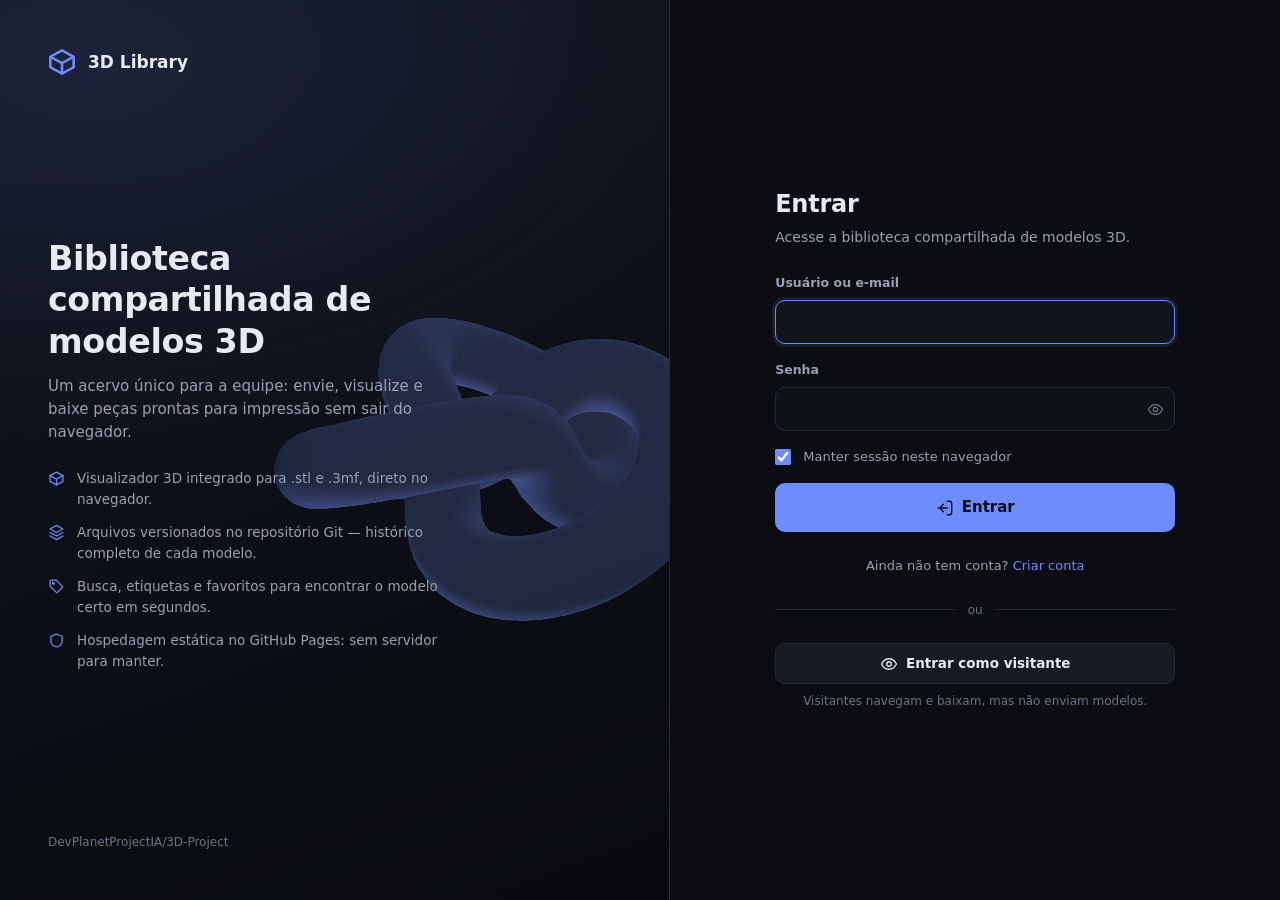
==== index.html @ 6984be3f "feat: biblioteca compartilhada de modelos 3D em site estatico Site estatico servido pelo GitHub Page" ====
<!DOCTYPE html>
<html lang="pt-BR" data-theme="dark">
<head>
<meta charset="utf-8">
<meta name="viewport" content="width=device-width, initial-scale=1, viewport-fit=cover">
<title>3D Library — Biblioteca compartilhada de modelos</title>
<meta name="description" content="Biblioteca compartilhada de modelos 3D (.stl / .3mf) com visualizador integrado.">
<meta name="color-scheme" content="dark light">
<link rel="icon" href="data:image/svg+xml,%3Csvg xmlns='http://www.w3.org/2000/svg' viewBox='0 0 32 32'%3E%3Cpath d='M16 2 29 9.5v13L16 30 3 22.5v-13z' fill='none' stroke='%236d8cff' stroke-width='2.5' stroke-linejoin='round'/%3E%3Cpath d='M3 9.5 16 17l13-7.5M16 17v13' fill='none' stroke='%236d8cff' stroke-width='2.5' stroke-linejoin='round'/%3E%3C/svg%3E">
<link rel="stylesheet" href="./assets/css/styles.css">
</head>
<body>
<div id="boot" class="boot">
  <div class="boot__mark" aria-hidden="true">
    <svg viewBox="0 0 32 32"><path d="M16 2 29 9.5v13L16 30 3 22.5v-13z"/><path d="M3 9.5 16 17l13-7.5M16 17v13"/></svg>
  </div>
  <p class="boot__text">Carregando biblioteca…</p>
  <noscript><p class="boot__text">Este aplicativo requer JavaScript habilitado.</p></noscript>
</div>

<div id="app" hidden></div>

<div id="toasts" class="toasts" role="status" aria-live="polite"></div>
<div id="modal-root"></div>

<script type="module" src="./assets/js/app.js"></script>
<script nomodule>
  document.getElementById('boot').innerHTML =
    '<p class="boot__text">Seu navegador não suporta módulos JavaScript. Atualize para uma versão recente do Chrome, Firefox, Edge ou Safari.</p>';
</script>
</body>
</html>
---- assets/css/styles.css ----
/* =========================================================================
   3D Library — folha de estilo única
   ========================================================================= */

/* ---------- Tokens ---------- */
:root {
  --font-sans: ui-sans-serif, system-ui, -apple-system, "Segoe UI", Roboto, "Helvetica Neue", Arial, sans-serif;
  --font-mono: ui-monospace, "SF Mono", "Cascadia Mono", Menlo, Consolas, monospace;

  --radius-sm: 6px;
  --radius: 10px;
  --radius-lg: 16px;
  --radius-pill: 999px;

  --space-1: 4px;  --space-2: 8px;  --space-3: 12px; --space-4: 16px;
  --space-5: 24px; --space-6: 32px; --space-7: 48px; --space-8: 64px;

  --ease: cubic-bezier(.4, 0, .2, 1);
  --dur: 160ms;

  --header-h: 60px;
  --sidebar-w: 236px;
  --content-max: 1480px;
}

html[data-theme="dark"] {
  --bg:            #0b0d12;
  --bg-elevated:   #11141b;
  --surface:       #161a23;
  --surface-hover: #1c212c;
  --surface-sunken:#0e1116;
  --border:        #242a36;
  --border-strong: #333b4b;

  --text:          #e7eaf0;
  --text-muted:    #98a1b2;
  --text-faint:    #6b7485;

  --accent:        #6d8cff;
  --accent-hover:  #829dff;
  --accent-soft:   #6d8cff1f;
  --accent-text:   #0b0d12;

  --success:       #46c88a;
  --success-soft:  #46c88a1f;
  --warning:       #e8b341;
  --warning-soft:  #e8b3411f;
  --danger:        #f26b6b;
  --danger-soft:   #f26b6b1f;

  --shadow-sm: 0 1px 2px #0006;
  --shadow:    0 4px 16px -4px #0009;
  --shadow-lg: 0 24px 60px -12px #000c;

  --viewer-bg-1: #11151e;
  --viewer-bg-2: #080a0e;
  --grid-line: #ffffff0a;
}

html[data-theme="light"] {
  --bg:            #f6f7f9;
  --bg-elevated:   #ffffff;
  --surface:       #ffffff;
  --surface-hover: #f1f3f7;
  --surface-sunken:#eceff4;
  --border:        #e1e5ec;
  --border-strong: #ccd2dd;

  --text:          #121620;
  --text-muted:    #5c6578;
  --text-faint:    #8b94a6;

  --accent:        #3558e0;
  --accent-hover:  #2b49c4;
  --accent-soft:   #3558e014;
  --accent-text:   #ffffff;

  --success:       #16885a;
  --success-soft:  #16885a14;
  --warning:       #a06a06;
  --warning-soft:  #a06a0614;
  --danger:        #c73b3b;
  --danger-soft:   #c73b3b14;

  --shadow-sm: 0 1px 2px #0f172a14;
  --shadow:    0 4px 16px -4px #0f172a1f;
  --shadow-lg: 0 24px 60px -12px #0f172a33;

  --viewer-bg-1: #eef1f6;
  --viewer-bg-2: #dfe4ec;
  --grid-line: #0000000d;
}

/* ---------- Reset ---------- */
*, *::before, *::after { box-sizing: border-box; }
* { margin: 0; }

html, body { height: 100%; }

body {
  font-family: var(--font-sans);
  font-size: 14px;
  line-height: 1.55;
  color: var(--text);
  background: var(--bg);
  -webkit-font-smoothing: antialiased;
  text-rendering: optimizeLegibility;
  overflow-wrap: break-word;
}

img, svg, canvas { display: block; max-width: 100%; }
button, input, select, textarea { font: inherit; color: inherit; }
a { color: var(--accent); text-decoration: none; }
a:hover { text-decoration: underline; }
h1, h2, h3, h4 { line-height: 1.25; font-weight: 650; letter-spacing: -.011em; }
ul, ol { padding: 0; list-style: none; }

:focus-visible {
  outline: 2px solid var(--accent);
  outline-offset: 2px;
  border-radius: var(--radius-sm);
}

::selection { background: var(--accent-soft); }

.sr-only {
  position: absolute; width: 1px; height: 1px; padding: 0;
  overflow: hidden; clip: rect(0 0 0 0); white-space: nowrap; border: 0;
}

/* ---------- Boot splash ---------- */
.boot {
  position: fixed; inset: 0; z-index: 100;
  display: grid; place-content: center; justify-items: center; gap: var(--space-4);
  background: var(--bg);
}
.boot__mark svg {
  width: 48px; height: 48px; fill: none;
  stroke: var(--accent); stroke-width: 2.2; stroke-linejoin: round;
  animation: boot-pulse 1.4s var(--ease) infinite;
}
.boot__text { color: var(--text-muted); font-size: 13px; }
@keyframes boot-pulse { 0%,100% { opacity: .35; transform: scale(.96); } 50% { opacity: 1; transform: scale(1); } }

/* =========================================================================
   Auth (login / cadastro)
   ========================================================================= */
.auth {
  min-height: 100vh;
  min-height: 100dvh;
  display: grid;
  grid-template-columns: 1fr;
}
@media (min-width: 900px) { .auth { grid-template-columns: 1.1fr 1fr; } }

.auth__aside {
  display: none;
  position: relative;
  overflow: hidden;
  padding: var(--space-7);
  background:
    radial-gradient(1100px 620px at 15% 8%, var(--accent-soft), transparent 62%),
    linear-gradient(160deg, var(--viewer-bg-1), var(--viewer-bg-2));
  border-right: 1px solid var(--border);
}
@media (min-width: 900px) { .auth__aside { display: flex; flex-direction: column; justify-content: space-between; } }

/* A ilustração é plano de fundo: recuada para a direita e atenuada, para não
   competir com o texto nem reduzir seu contraste. */
.auth__aside canvas {
  position: absolute; top: 0; bottom: 0; right: -14%; left: 22%;
  width: auto; height: 100%;
  opacity: .5;
  mask-image: radial-gradient(70% 70% at 55% 50%, #000 42%, transparent 100%);
}
.auth__aside > * { position: relative; z-index: 1; }

.auth__brand { display: flex; align-items: center; gap: var(--space-3); font-size: 17px; font-weight: 700; }
.auth__brand svg { width: 28px; height: 28px; fill: none; stroke: var(--accent); stroke-width: 2.2; stroke-linejoin: round; }

.auth__pitch { max-width: 44ch; }
.auth__pitch h2 { font-size: clamp(24px, 2.6vw, 34px); margin-bottom: var(--space-3); }
.auth__pitch p { color: var(--text-muted); font-size: 15px; }
.auth__features { display: grid; gap: var(--space-3); margin-top: var(--space-5); }
.auth__features li { display: flex; gap: var(--space-3); align-items: flex-start; color: var(--text-muted); font-size: 13.5px; }
.auth__features .ico { color: var(--accent); flex: none; margin-top: 2px; }

.auth__main {
  display: grid; place-items: center;
  padding: var(--space-5);
  background: var(--bg);
}
.auth__card { width: 100%; max-width: 400px; }
.auth__card > header { margin-bottom: var(--space-5); }
.auth__card h1 { font-size: 24px; margin-bottom: var(--space-2); }
.auth__card header p { color: var(--text-muted); }

.auth__mobile-brand {
  display: flex; align-items: center; gap: var(--space-2);
  margin-bottom: var(--space-6); font-weight: 700; font-size: 16px;
}
.auth__mobile-brand svg { width: 24px; height: 24px; fill: none; stroke: var(--accent); stroke-width: 2.2; stroke-linejoin: round; }
@media (min-width: 900px) { .auth__mobile-brand { display: none; } }

.auth__switch { margin-top: var(--space-5); text-align: center; color: var(--text-muted); font-size: 13px; }
.auth__divider {
  display: flex; align-items: center; gap: var(--space-3);
  margin: var(--space-5) 0; color: var(--text-faint); font-size: 12px;
}
.auth__divider::before, .auth__divider::after {
  content: ''; flex: 1; height: 1px; background: var(--border);
}

/* ---------- Form ---------- */
.form { display: grid; gap: var(--space-4); }
.field { display: grid; gap: var(--space-2); }
.field > label { font-size: 12.5px; font-weight: 600; color: var(--text-muted); }
.field__hint { font-size: 12px; color: var(--text-faint); }
.field__error { font-size: 12px; color: var(--danger); }
.field--invalid .input, .field--invalid .select, .field--invalid .textarea { border-color: var(--danger); }

.input, .select, .textarea {
  width: 100%;
  padding: 10px 12px;
  background: var(--surface-sunken);
  border: 1px solid var(--border);
  border-radius: var(--radius);
  color: var(--text);
  transition: border-color var(--dur) var(--ease), background var(--dur) var(--ease);
}
.input::placeholder, .textarea::placeholder { color: var(--text-faint); }
.input:hover, .select:hover, .textarea:hover { border-color: var(--border-strong); }
.input:focus, .select:focus, .textarea:focus {
  outline: none; border-color: var(--accent);
  background: var(--bg-elevated);
  box-shadow: 0 0 0 3px var(--accent-soft);
}
.textarea { resize: vertical; min-height: 88px; line-height: 1.5; }
.select { appearance: none; padding-right: 34px;
  background-image: linear-gradient(45deg, transparent 50%, var(--text-muted) 50%), linear-gradient(135deg, var(--text-muted) 50%, transparent 50%);
  background-position: calc(100% - 17px) 50%, calc(100% - 12px) 50%;
  background-size: 5px 5px, 5px 5px; background-repeat: no-repeat;
}

.input-group { position: relative; display: flex; }
.input-group .input { padding-right: 42px; }
.input-group__btn {
  position: absolute; right: 4px; top: 50%; transform: translateY(-50%);
  display: grid; place-items: center; width: 32px; height: 32px;
  background: none; border: 0; border-radius: var(--radius-sm);
  color: var(--text-faint); cursor: pointer;
}
.input-group__btn:hover { color: var(--text); background: var(--surface-hover); }

.meter { display: grid; gap: 5px; }
.meter__track { display: flex; gap: 3px; }
.meter__seg { flex: 1; height: 3px; border-radius: 2px; background: var(--border); transition: background var(--dur) var(--ease); }
.meter__seg.is-on { background: var(--level, var(--accent)); }
.meter__label { font-size: 11.5px; color: var(--text-faint); }

.check { display: flex; gap: var(--space-3); align-items: flex-start; cursor: pointer; font-size: 13px; color: var(--text-muted); }
.check input { flex: none; width: 16px; height: 16px; margin-top: 2px; accent-color: var(--accent); cursor: pointer; }

/* ---------- Buttons ---------- */
.btn {
  --btn-bg: var(--surface);
  --btn-fg: var(--text);
  --btn-bd: var(--border);
  display: inline-flex; align-items: center; justify-content: center; gap: var(--space-2);
  padding: 9px 15px; min-height: 38px;
  font-size: 13.5px; font-weight: 600; white-space: nowrap;
  color: var(--btn-fg); background: var(--btn-bg);
  border: 1px solid var(--btn-bd); border-radius: var(--radius);
  cursor: pointer; text-decoration: none;
  transition: background var(--dur) var(--ease), border-color var(--dur) var(--ease), transform var(--dur) var(--ease), opacity var(--dur) var(--ease);
}
.btn:hover { text-decoration: none; background: var(--surface-hover); }
.btn:active { transform: translateY(1px); }
.btn[disabled], .btn[aria-disabled="true"] { opacity: .5; pointer-events: none; }

.btn--primary { --btn-bg: var(--accent); --btn-fg: var(--accent-text); --btn-bd: transparent; }
.btn--primary:hover { background: var(--accent-hover); }
.btn--ghost { --btn-bg: transparent; --btn-bd: transparent; --btn-fg: var(--text-muted); }
.btn--ghost:hover { --btn-fg: var(--text); }
.btn--danger { --btn-bg: var(--danger-soft); --btn-fg: var(--danger); --btn-bd: transparent; }
.btn--danger:hover { background: var(--danger-soft); --btn-fg: var(--danger); }
.btn--block { width: 100%; }
.btn--sm { padding: 5px 10px; min-height: 30px; font-size: 12.5px; }
.btn--icon { padding: 0; width: 36px; min-height: 36px; }
.btn--lg { padding: 12px 20px; min-height: 44px; font-size: 15px; }

.btn.is-loading { pointer-events: none; color: transparent; position: relative; }
.btn.is-loading::after {
  content: ''; position: absolute; width: 15px; height: 15px;
  border: 2px solid currentColor; border-top-color: transparent; border-radius: 50%;
  color: var(--btn-fg); animation: spin .7s linear infinite;
}
@keyframes spin { to { transform: rotate(360deg); } }

.btn-row { display: flex; flex-wrap: wrap; gap: var(--space-2); }

/* =========================================================================
   Shell da aplicação
   ========================================================================= */
.shell { min-height: 100vh; min-height: 100dvh; display: flex; flex-direction: column; }

.topbar {
  position: sticky; top: 0; z-index: 30;
  display: flex; align-items: center; gap: var(--space-3);
  height: var(--header-h); padding: 0 var(--space-4);
  background: color-mix(in srgb, var(--bg-elevated) 88%, transparent);
  backdrop-filter: blur(12px);
  border-bottom: 1px solid var(--border);
}
.topbar__brand { display: flex; align-items: center; gap: var(--space-2); font-weight: 700; font-size: 15px; color: var(--text); }
.topbar__brand:hover { text-decoration: none; }
.topbar__brand svg { width: 24px; height: 24px; flex: none; fill: none; stroke: var(--accent); stroke-width: 2.2; stroke-linejoin: round; }
.topbar__brand span { display: none; }
@media (min-width: 560px) { .topbar__brand span { display: inline; } }

.topbar__search { flex: 1; max-width: 520px; margin-inline: auto; position: relative; }
.topbar__search .ico {
  position: absolute; left: 11px; top: 50%; transform: translateY(-50%);
  color: var(--text-faint); pointer-events: none;
}
.topbar__search .input { padding-left: 34px; padding-right: 54px; }
.topbar__search kbd {
  position: absolute; right: 9px; top: 50%; transform: translateY(-50%);
  padding: 2px 6px; font-family: var(--font-mono); font-size: 10.5px;
  color: var(--text-faint); background: var(--surface); border: 1px solid var(--border);
  border-radius: var(--radius-sm); pointer-events: none;
}
@media (max-width: 700px) { .topbar__search kbd { display: none; } }

.topbar__actions { display: flex; align-items: center; gap: var(--space-2); margin-left: auto; }

.topbar__burger { display: grid; }
@media (min-width: 900px) { .topbar__burger { display: none; } }

.avatar {
  display: grid; place-items: center; flex: none;
  width: 32px; height: 32px; border-radius: 50%;
  font-size: 12.5px; font-weight: 700; color: #fff;
  background: var(--av, var(--accent));
  user-select: none;
}
.avatar--lg { width: 60px; height: 60px; font-size: 22px; }
.avatar--sm { width: 24px; height: 24px; font-size: 10.5px; }

/* ---------- Menu ---------- */
.menu-wrap { position: relative; }
.menu {
  position: absolute; right: 0; top: calc(100% + 8px); z-index: 40;
  min-width: 226px; padding: var(--space-2);
  background: var(--bg-elevated); border: 1px solid var(--border);
  border-radius: var(--radius); box-shadow: var(--shadow-lg);
  animation: menu-in var(--dur) var(--ease);
}
@keyframes menu-in { from { opacity: 0; transform: translateY(-4px); } }
.menu__head { padding: var(--space-2) var(--space-3) var(--space-3); border-bottom: 1px solid var(--border); margin-bottom: var(--space-2); }
.menu__head strong { display: block; font-size: 13.5px; }
.menu__head small { color: var(--text-faint); font-size: 12px; }
.menu__item {
  display: flex; align-items: center; gap: var(--space-3); width: 100%;
  padding: 8px var(--space-3); border: 0; border-radius: var(--radius-sm);
  background: none; color: var(--text); font-size: 13.5px; text-align: left; cursor: pointer;
}
.menu__item:hover { background: var(--surface-hover); text-decoration: none; }
.menu__item .ico { color: var(--text-faint); flex: none; }
.menu__item--danger { color: var(--danger); }
.menu__item--danger .ico { color: var(--danger); }
.menu__sep { height: 1px; margin: var(--space-2) 0; background: var(--border); }

/* ---------- Layout corpo ---------- */
.body { flex: 1; display: flex; width: 100%; max-width: var(--content-max); margin-inline: auto; }

.sidebar {
  flex: none; width: var(--sidebar-w);
  padding: var(--space-5) var(--space-3);
  border-right: 1px solid var(--border);
}
@media (max-width: 899px) {
  .sidebar {
    position: fixed; inset: var(--header-h) auto 0 0; z-index: 35;
    width: 272px; background: var(--bg-elevated);
    transform: translateX(-100%); transition: transform var(--dur) var(--ease);
    overflow-y: auto; box-shadow: var(--shadow-lg);
  }
  .sidebar.is-open { transform: none; }
  .scrim { position: fixed; inset: var(--header-h) 0 0; z-index: 34; background: #0009; }
}
@media (min-width: 900px) { .scrim { display: none; } }

.nav { display: grid; gap: 2px; }
.nav__label {
  padding: var(--space-4) var(--space-3) var(--space-2);
  font-size: 11px; font-weight: 700; letter-spacing: .07em; text-transform: uppercase;
  color: var(--text-faint);
}
.nav__item {
  display: flex; align-items: center; gap: var(--space-3);
  padding: 8px var(--space-3); border-radius: var(--radius);
  color: var(--text-muted); font-size: 13.5px; font-weight: 500;
}
.nav__item:hover { background: var(--surface-hover); color: var(--text); text-decoration: none; }
.nav__item.is-active { background: var(--accent-soft); color: var(--accent); font-weight: 650; }
.nav__item .ico { flex: none; }
.nav__item .count { margin-left: auto; font-size: 11.5px; color: var(--text-faint); font-variant-numeric: tabular-nums; }

.tag-cloud { display: flex; flex-wrap: wrap; gap: 5px; padding: 0 var(--space-3); }

.main { flex: 1; min-width: 0; padding: var(--space-5) var(--space-4) var(--space-8); }

/* ---------- Page header ---------- */
.page-head {
  display: flex; flex-wrap: wrap; align-items: flex-end; gap: var(--space-4);
  margin-bottom: var(--space-5);
}
.page-head__text { flex: 1; min-width: 220px; }
.page-head h1 { font-size: 22px; }
.page-head p { color: var(--text-muted); font-size: 13.5px; margin-top: 3px; }

.toolbar { display: flex; flex-wrap: wrap; gap: var(--space-2); align-items: center; margin-bottom: var(--space-4); }
.toolbar__spacer { flex: 1; }

.chip {
  display: inline-flex; align-items: center; gap: 5px;
  padding: 3px 9px; border-radius: var(--radius-pill);
  background: var(--surface); border: 1px solid var(--border);
  color: var(--text-muted); font-size: 11.5px; font-weight: 600;
  cursor: pointer; text-decoration: none;
}
.chip:hover { background: var(--surface-hover); color: var(--text); text-decoration: none; }
.chip.is-active { background: var(--accent-soft); border-color: transparent; color: var(--accent); }
.chip--static { cursor: default; }
.chip--static:hover { background: var(--surface); color: var(--text-muted); }

.segmented { display: inline-flex; padding: 2px; background: var(--surface-sunken); border: 1px solid var(--border); border-radius: var(--radius); }
.segmented button {
  padding: 5px 11px; border: 0; border-radius: 7px; background: none;
  color: var(--text-muted); font-size: 12.5px; font-weight: 600; cursor: pointer;
}
.segmented button.is-active { background: var(--bg-elevated); color: var(--text); box-shadow: var(--shadow-sm); }

/* ---------- Grid de modelos ---------- */
.grid {
  display: grid; gap: var(--space-4);
  grid-template-columns: repeat(auto-fill, minmax(236px, 1fr));
}
.grid--list { grid-template-columns: 1fr; gap: var(--space-2); }

.card {
  display: flex; flex-direction: column; overflow: hidden;
  background: var(--surface); border: 1px solid var(--border);
  border-radius: var(--radius-lg); color: var(--text);
  transition: border-color var(--dur) var(--ease), transform var(--dur) var(--ease), box-shadow var(--dur) var(--ease);
}
.card:hover { text-decoration: none; border-color: var(--border-strong); transform: translateY(-2px); box-shadow: var(--shadow); }

.card__media {
  position: relative; aspect-ratio: 4 / 3;
  background: linear-gradient(160deg, var(--viewer-bg-1), var(--viewer-bg-2));
  display: grid; place-items: center; overflow: hidden;
}
.card__media img { width: 100%; height: 100%; object-fit: contain; }
.card__media .placeholder { color: var(--text-faint); opacity: .45; }
.card__badge {
  position: absolute; top: var(--space-2); left: var(--space-2);
  padding: 2px 7px; border-radius: var(--radius-sm);
  background: #000000a8; color: #fff; backdrop-filter: blur(4px);
  font-family: var(--font-mono); font-size: 10px; font-weight: 700; letter-spacing: .05em; text-transform: uppercase;
}
.card__fav {
  position: absolute; top: var(--space-2); right: var(--space-2);
  display: grid; place-items: center; width: 28px; height: 28px;
  border: 0; border-radius: 50%; background: #000000a8; backdrop-filter: blur(4px);
  color: #fff; cursor: pointer; opacity: 0; transition: opacity var(--dur) var(--ease);
}
.card:hover .card__fav, .card__fav.is-on { opacity: 1; }
.card__fav.is-on { color: var(--warning); }

.card__body { display: grid; gap: var(--space-2); padding: var(--space-3) var(--space-4) var(--space-4); }
.card__title { font-size: 14px; font-weight: 650; overflow: hidden; text-overflow: ellipsis; white-space: nowrap; }
.card__meta { display: flex; flex-wrap: wrap; gap: var(--space-1) var(--space-3); color: var(--text-faint); font-size: 11.5px; }
.card__meta span { display: inline-flex; align-items: center; gap: 4px; }
.card__tags { display: flex; flex-wrap: wrap; gap: 4px; }

.row {
  display: flex; align-items: center; gap: var(--space-4);
  padding: var(--space-3); background: var(--surface);
  border: 1px solid var(--border); border-radius: var(--radius); color: var(--text);
}
.row:hover { text-decoration: none; background: var(--surface-hover); }
.row__thumb {
  flex: none; width: 64px; height: 48px; border-radius: var(--radius-sm); overflow: hidden;
  background: linear-gradient(160deg, var(--viewer-bg-1), var(--viewer-bg-2));
  display: grid; place-items: center;
}
.row__thumb img { width: 100%; height: 100%; object-fit: contain; }
.row__main { flex: 1; min-width: 0; }
.row__title { font-weight: 650; overflow: hidden; text-overflow: ellipsis; white-space: nowrap; }
.row__sub { color: var(--text-faint); font-size: 12px; }

/* ---------- Estados ---------- */
.empty {
  display: grid; place-items: center; gap: var(--space-4);
  padding: var(--space-8) var(--space-4); text-align: center;
  border: 1px dashed var(--border); border-radius: var(--radius-lg);
}
.empty .ico { color: var(--text-faint); opacity: .5; }
.empty h3 { font-size: 16px; }
.empty p { color: var(--text-muted); max-width: 46ch; font-size: 13.5px; }

.skeleton { background: var(--surface); border: 1px solid var(--border); border-radius: var(--radius-lg); overflow: hidden; }
.skeleton__media { aspect-ratio: 4/3; background: var(--surface-hover); }
.skeleton__line { height: 11px; margin: var(--space-3) var(--space-4); border-radius: var(--radius-sm); background: var(--surface-hover); }
.skeleton__line:last-child { width: 55%; margin-bottom: var(--space-4); }
.skeleton { animation: pulse 1.5s var(--ease) infinite; }
@keyframes pulse { 50% { opacity: .55; } }

.banner {
  display: flex; gap: var(--space-3); align-items: flex-start;
  padding: var(--space-3) var(--space-4); margin-bottom: var(--space-4);
  border: 1px solid var(--border); border-radius: var(--radius);
  background: var(--surface); font-size: 13px; color: var(--text-muted);
}
.banner .ico { flex: none; margin-top: 2px; }
.banner strong { color: var(--text); }
.banner--warn { background: var(--warning-soft); border-color: transparent; }
.banner--warn .ico { color: var(--warning); }
.banner--info { background: var(--accent-soft); border-color: transparent; }
.banner--info .ico { color: var(--accent); }
.banner--danger { background: var(--danger-soft); border-color: transparent; }
.banner--danger .ico { color: var(--danger); }
.banner__actions { margin-left: auto; display: flex; gap: var(--space-2); flex: none; }

/* =========================================================================
   Detalhe do modelo
   ========================================================================= */
.detail { display: grid; gap: var(--space-5); }
@media (min-width: 1040px) { .detail { grid-template-columns: minmax(0, 1fr) 340px; align-items: start; } }

.viewer {
  position: relative; overflow: hidden;
  aspect-ratio: 4 / 3;
  background: linear-gradient(160deg, var(--viewer-bg-1), var(--viewer-bg-2));
  border: 1px solid var(--border); border-radius: var(--radius-lg);
}
.viewer--tall { aspect-ratio: auto; height: min(68vh, 680px); }
.viewer canvas { width: 100%; height: 100%; touch-action: none; cursor: grab; }
.viewer canvas:active { cursor: grabbing; }

.viewer__overlay {
  position: absolute; inset: 0; display: grid; place-items: center; gap: var(--space-3);
  background: #00000055; backdrop-filter: blur(2px); color: var(--text); font-size: 13px;
  text-align: center; padding: var(--space-4);
}
.viewer__bar {
  position: absolute; left: var(--space-3); bottom: var(--space-3);
  display: flex; flex-wrap: wrap; gap: var(--space-1); padding: var(--space-1);
  background: color-mix(in srgb, var(--bg-elevated) 82%, transparent);
  backdrop-filter: blur(10px);
  border: 1px solid var(--border); border-radius: var(--radius);
}
.viewer__bar button {
  display: grid; place-items: center; width: 30px; height: 30px;
  border: 0; border-radius: var(--radius-sm); background: none;
  color: var(--text-muted); cursor: pointer;
}
.viewer__bar button:hover { background: var(--surface-hover); color: var(--text); }
.viewer__bar button.is-active { background: var(--accent-soft); color: var(--accent); }
.viewer__stats {
  position: absolute; right: var(--space-3); top: var(--space-3);
  padding: 5px 9px; border-radius: var(--radius-sm);
  background: color-mix(in srgb, var(--bg-elevated) 82%, transparent);
  backdrop-filter: blur(10px); border: 1px solid var(--border);
  font-family: var(--font-mono); font-size: 10.5px; color: var(--text-muted);
  display: grid; gap: 1px; text-align: right;
}
.progress { width: min(260px, 70%); height: 4px; border-radius: 2px; background: var(--border); overflow: hidden; }
.progress > i { display: block; height: 100%; background: var(--accent); transition: width 120ms linear; }

.panel { background: var(--surface); border: 1px solid var(--border); border-radius: var(--radius-lg); overflow: hidden; }
.panel + .panel { margin-top: var(--space-4); }
.panel__head {
  display: flex; align-items: center; gap: var(--space-2);
  padding: var(--space-3) var(--space-4); border-bottom: 1px solid var(--border);
  font-size: 12px; font-weight: 700; letter-spacing: .05em; text-transform: uppercase; color: var(--text-faint);
}
.panel__body { padding: var(--space-4); display: grid; gap: var(--space-3); }

.dl { display: grid; gap: var(--space-3); }
.dl__row { display: flex; gap: var(--space-4); align-items: baseline; justify-content: space-between; font-size: 13px; }
.dl__row dt { color: var(--text-faint); flex: none; }
.dl__row dd { text-align: right; font-weight: 550; }
.mono { font-family: var(--font-mono); font-size: 12px; }

.prose { color: var(--text-muted); font-size: 13.5px; line-height: 1.65; white-space: pre-wrap; }

/* =========================================================================
   Upload
   ========================================================================= */
.upload { display: grid; gap: var(--space-5); max-width: 1100px; }
@media (min-width: 1000px) { .upload { grid-template-columns: minmax(0, 420px) minmax(0, 1fr); align-items: start; } }

.dropzone {
  display: grid; place-items: center; gap: var(--space-3);
  padding: var(--space-7) var(--space-4); text-align: center;
  border: 2px dashed var(--border-strong); border-radius: var(--radius-lg);
  background: var(--surface-sunken); cursor: pointer;
  transition: border-color var(--dur) var(--ease), background var(--dur) var(--ease);
}
.dropzone:hover, .dropzone.is-over { border-color: var(--accent); background: var(--accent-soft); }
.dropzone .ico { color: var(--text-faint); }
.dropzone strong { font-size: 14.5px; }
.dropzone small { color: var(--text-faint); }

.file-pill {
  display: flex; align-items: center; gap: var(--space-3);
  padding: var(--space-3); background: var(--surface);
  border: 1px solid var(--border); border-radius: var(--radius);
}
.file-pill__ico { display: grid; place-items: center; width: 36px; height: 36px; flex: none;
  border-radius: var(--radius-sm); background: var(--accent-soft); color: var(--accent); }
.file-pill__main { flex: 1; min-width: 0; }
.file-pill__main strong { display: block; font-size: 13px; overflow: hidden; text-overflow: ellipsis; white-space: nowrap; }
.file-pill__main small { color: var(--text-faint); font-size: 11.5px; }

.tag-input {
  display: flex; flex-wrap: wrap; gap: var(--space-2); align-items: center;
  padding: 7px 9px; min-height: 40px;
  background: var(--surface-sunken); border: 1px solid var(--border); border-radius: var(--radius);
}
.tag-input:focus-within { border-color: var(--accent); box-shadow: 0 0 0 3px var(--accent-soft); }
.tag-input input { flex: 1; min-width: 100px; border: 0; background: none; outline: none; padding: 2px; }
.tag-input .chip { cursor: default; }
.tag-input .chip button { border: 0; background: none; color: inherit; cursor: pointer; padding: 0 0 0 2px; line-height: 1; opacity: .7; }
.tag-input .chip button:hover { opacity: 1; }

.grid-2 { display: grid; gap: var(--space-4); grid-template-columns: repeat(auto-fit, minmax(150px, 1fr)); }

.steps { display: grid; gap: var(--space-2); }
.step { display: flex; gap: var(--space-3); align-items: center; font-size: 13px; color: var(--text-faint); }
.step__dot {
  display: grid; place-items: center; flex: none; width: 20px; height: 20px;
  border-radius: 50%; border: 1px solid var(--border); font-size: 10.5px; font-weight: 700;
}
.step.is-active { color: var(--text); }
.step.is-active .step__dot { border-color: var(--accent); color: var(--accent); }
.step.is-done { color: var(--text-muted); }
.step.is-done .step__dot { background: var(--success); border-color: transparent; color: #fff; }
.step.is-error { color: var(--danger); }
.step.is-error .step__dot { background: var(--danger); border-color: transparent; color: #fff; }

/* =========================================================================
   Perfil / Configurações
   ========================================================================= */
.profile-head {
  display: flex; flex-wrap: wrap; gap: var(--space-4); align-items: center;
  padding: var(--space-5); margin-bottom: var(--space-5);
  background: var(--surface); border: 1px solid var(--border); border-radius: var(--radius-lg);
}
.profile-head__main { flex: 1; min-width: 180px; }
.profile-head h1 { font-size: 19px; }
.profile-head p { color: var(--text-muted); font-size: 13px; }

.stats { display: grid; gap: var(--space-3); grid-template-columns: repeat(auto-fit, minmax(128px, 1fr)); margin-bottom: var(--space-5); }
.stat { padding: var(--space-4); background: var(--surface); border: 1px solid var(--border); border-radius: var(--radius); }
.stat__value { font-size: 23px; font-weight: 700; font-variant-numeric: tabular-nums; letter-spacing: -.02em; }
.stat__label { font-size: 11.5px; color: var(--text-faint); text-transform: uppercase; letter-spacing: .05em; font-weight: 600; }

.settings { max-width: 680px; }

/* =========================================================================
   Modal / Toasts
   ========================================================================= */
.modal {
  position: fixed; inset: 0; z-index: 60;
  display: grid; place-items: center; padding: var(--space-4);
  background: #000000a0; backdrop-filter: blur(3px);
  animation: fade-in var(--dur) var(--ease);
}
@keyframes fade-in { from { opacity: 0; } }
.modal__box {
  width: 100%; max-width: 460px; max-height: 90vh; overflow: auto;
  background: var(--bg-elevated); border: 1px solid var(--border);
  border-radius: var(--radius-lg); box-shadow: var(--shadow-lg);
  animation: modal-in var(--dur) var(--ease);
}
.modal__box--wide { max-width: 680px; }
@keyframes modal-in { from { opacity: 0; transform: translateY(8px) scale(.985); } }
.modal__head { display: flex; align-items: center; gap: var(--space-3); padding: var(--space-4) var(--space-5); border-bottom: 1px solid var(--border); }
.modal__head h2 { flex: 1; font-size: 16px; }
.modal__body { padding: var(--space-5); display: grid; gap: var(--space-4); }
.modal__foot { display: flex; justify-content: flex-end; gap: var(--space-2); padding: var(--space-4) var(--space-5); border-top: 1px solid var(--border); }

.toasts {
  position: fixed; right: var(--space-4); bottom: var(--space-4); z-index: 80;
  display: grid; gap: var(--space-2); width: min(360px, calc(100vw - 32px));
  pointer-events: none;
}
.toast {
  display: flex; gap: var(--space-3); align-items: flex-start;
  padding: var(--space-3) var(--space-4);
  background: var(--bg-elevated); border: 1px solid var(--border);
  border-left: 3px solid var(--accent);
  border-radius: var(--radius); box-shadow: var(--shadow-lg);
  font-size: 13px; pointer-events: auto;
  animation: toast-in var(--dur) var(--ease);
}
@keyframes toast-in { from { opacity: 0; transform: translateX(16px); } }
.toast.is-out { animation: toast-out var(--dur) var(--ease) forwards; }
@keyframes toast-out { to { opacity: 0; transform: translateX(16px); } }
.toast--success { border-left-color: var(--success); }
.toast--error { border-left-color: var(--danger); }
.toast--warn { border-left-color: var(--warning); }
.toast .ico { flex: none; margin-top: 1px; }
.toast--success .ico { color: var(--success); }
.toast--error .ico { color: var(--danger); }
.toast--warn .ico { color: var(--warning); }
.toast--info .ico { color: var(--accent); }
.toast__main { flex: 1; min-width: 0; }
.toast__main strong { display: block; }
.toast__main span { color: var(--text-muted); }
.toast__close { border: 0; background: none; color: var(--text-faint); cursor: pointer; padding: 0; }
.toast__close:hover { color: var(--text); }

/* ---------- Utilidades ---------- */
.muted { color: var(--text-muted); }
.faint { color: var(--text-faint); }
.small { font-size: 12px; }
.center { text-align: center; }
.stack { display: grid; gap: var(--space-4); }
.stack--sm { gap: var(--space-2); }
.inline { display: flex; align-items: center; gap: var(--space-2); flex-wrap: wrap; }
.break-all { word-break: break-all; }
.nowrap { white-space: nowrap; }

@media (prefers-reduced-motion: reduce) {
  *, *::before, *::after { animation-duration: .01ms !important; animation-iteration-count: 1 !important; transition-duration: .01ms !important; }
}

@media print { .topbar, .sidebar, .viewer__bar, .toasts { display: none !important; } }
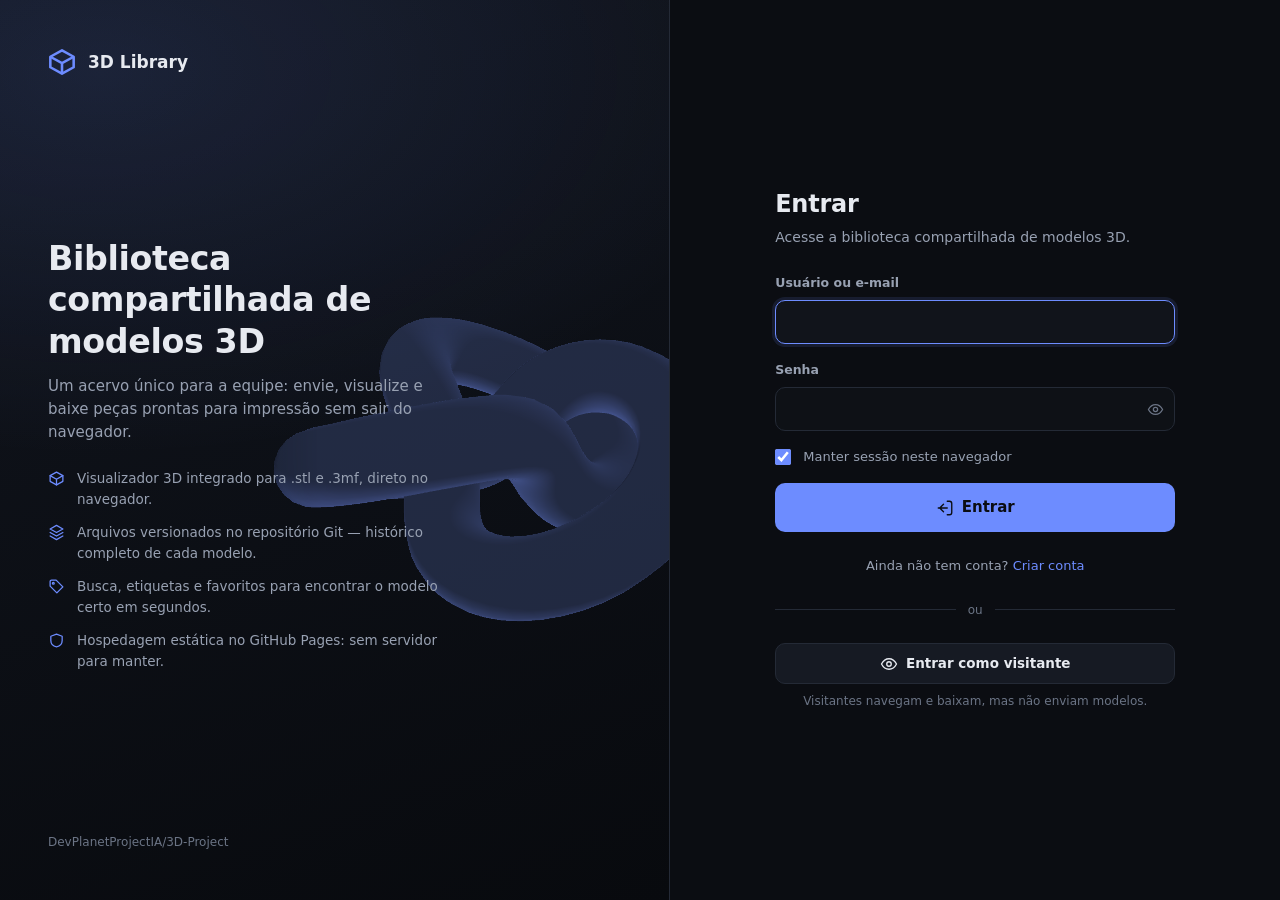
==== commit 41b7ed25: "feat: custo de fabricacao, estoque, calculadora e orcamento no 3MF Porta a calculadora de custo, o e" ====
--- a/index.html
+++ b/index.html
@@ -8,6 +8,7 @@
 <meta name="color-scheme" content="dark light">
 <link rel="icon" href="data:image/svg+xml,%3Csvg xmlns='http://www.w3.org/2000/svg' viewBox='0 0 32 32'%3E%3Cpath d='M16 2 29 9.5v13L16 30 3 22.5v-13z' fill='none' stroke='%236d8cff' stroke-width='2.5' stroke-linejoin='round'/%3E%3Cpath d='M3 9.5 16 17l13-7.5M16 17v13' fill='none' stroke='%236d8cff' stroke-width='2.5' stroke-linejoin='round'/%3E%3C/svg%3E">
 <link rel="stylesheet" href="./assets/css/styles.css">
+<link rel="stylesheet" href="./assets/css/print.css">
 </head>
 <body>
 <div id="boot" class="boot">
--- a/assets/css/styles.css
+++ b/assets/css/styles.css
@@ -94,6 +94,11 @@
 /* ---------- Reset ---------- */
 *, *::before, *::after { box-sizing: border-box; }
 * { margin: 0; }
+
+/* O `[hidden]` do navegador é `display:none` sem especificidade de classe, então
+   qualquer `.banner{display:flex}` ou `.toolbar{display:flex}` o derrota e o
+   elemento continua visível. Esta regra devolve ao atributo a palavra final. */
+[hidden] { display: none !important; }
 
 html, body { height: 100%; }
 
--- a/assets/css/print.css
+++ b/assets/css/print.css
@@ -0,0 +1,133 @@
+/*
+ * Folha exclusiva do orçamento impresso (tela de Orçamento → "Gerar PDF").
+ *
+ * O documento é montado em `#orcamento-print`, fora de `#view`. Na tela ele não
+ * aparece; na impressão escondemos a interface e deixamos só ele, em A4 sóbrio,
+ * preto no branco, para o usuário salvar como PDF pelo diálogo do navegador.
+ */
+
+#orcamento-print { display: none; }
+
+@media print {
+  @page { size: A4; margin: 14mm; }
+
+  /* Esconde a interface do aplicativo. */
+  .topbar,
+  .sidebar,
+  .toasts,
+  #modal-root,
+  #boot,
+  #view > * { display: none !important; }
+
+  html, body {
+    background: #fff !important;
+    color: #000 !important;
+    margin: 0;
+    padding: 0;
+  }
+
+  #app, #view { display: block !important; padding: 0 !important; margin: 0 !important; }
+
+  #orcamento-print {
+    display: block !important;
+    background: #fff;
+    color: #000;
+    font-family: "Helvetica Neue", Helvetica, Arial, sans-serif;
+    font-size: 10.5pt;
+    line-height: 1.45;
+    -webkit-print-color-adjust: exact;
+    print-color-adjust: exact;
+  }
+
+  #orcamento-print .p-sheet { width: 100%; }
+
+  /* Cabeçalho: logo e dados do vendedor à esquerda, título e datas à direita. */
+  #orcamento-print .p-head {
+    display: flex;
+    justify-content: space-between;
+    align-items: flex-start;
+    gap: 10mm;
+    padding-bottom: 4mm;
+    border-bottom: 1.5pt solid #000;
+  }
+
+  #orcamento-print .p-brand { display: flex; gap: 4mm; align-items: flex-start; }
+  #orcamento-print .p-logo { max-height: 22mm; max-width: 42mm; object-fit: contain; }
+  #orcamento-print .p-seller { font-weight: 700; font-size: 12pt; }
+  #orcamento-print .p-faint { color: #444; font-size: 9.5pt; }
+
+  #orcamento-print .p-meta { text-align: right; font-size: 9.5pt; color: #333; }
+  #orcamento-print .p-meta h1 {
+    margin: 0 0 1mm;
+    font-size: 20pt;
+    letter-spacing: 1.5pt;
+    color: #000;
+  }
+
+  /* Partes envolvidas. */
+  #orcamento-print .p-party {
+    display: flex;
+    gap: 10mm;
+    margin: 6mm 0;
+  }
+  #orcamento-print .p-party > div { flex: 1; }
+  #orcamento-print .p-party h2 {
+    margin: 0 0 1.5mm;
+    font-size: 9pt;
+    text-transform: uppercase;
+    letter-spacing: .8pt;
+    color: #555;
+    border-bottom: .5pt solid #bbb;
+    padding-bottom: 1mm;
+  }
+
+  /* Tabela de itens. */
+  #orcamento-print .p-items {
+    width: 100%;
+    border-collapse: collapse;
+    margin-bottom: 5mm;
+  }
+  #orcamento-print .p-items th {
+    text-align: left;
+    font-size: 9pt;
+    text-transform: uppercase;
+    letter-spacing: .5pt;
+    padding: 2mm 1.5mm;
+    border-bottom: 1pt solid #000;
+  }
+  #orcamento-print .p-items td {
+    padding: 2mm 1.5mm;
+    border-bottom: .5pt solid #ccc;
+    vertical-align: top;
+  }
+  #orcamento-print .p-items tr { page-break-inside: avoid; }
+  #orcamento-print .p-items .p-desc { color: #444; font-size: 9pt; }
+  #orcamento-print .p-num { text-align: right; white-space: nowrap; }
+
+  /* Totais alinhados à direita. */
+  #orcamento-print .p-totals {
+    margin-left: auto;
+    border-collapse: collapse;
+    min-width: 70mm;
+    page-break-inside: avoid;
+  }
+  #orcamento-print .p-totals td { padding: 1.2mm 1.5mm; }
+  #orcamento-print .p-totals td.p-num { text-align: right; }
+  #orcamento-print .p-totals .p-grand td {
+    font-weight: 700;
+    font-size: 13pt;
+    border-top: 1pt solid #000;
+    padding-top: 2mm;
+  }
+
+  /* Prazo, PIX e observações. */
+  #orcamento-print .p-foot {
+    margin-top: 8mm;
+    padding-top: 3mm;
+    border-top: .5pt solid #999;
+    font-size: 9.5pt;
+    color: #222;
+    page-break-inside: avoid;
+  }
+  #orcamento-print .p-notes { margin-top: 3mm; white-space: pre-wrap; }
+}
